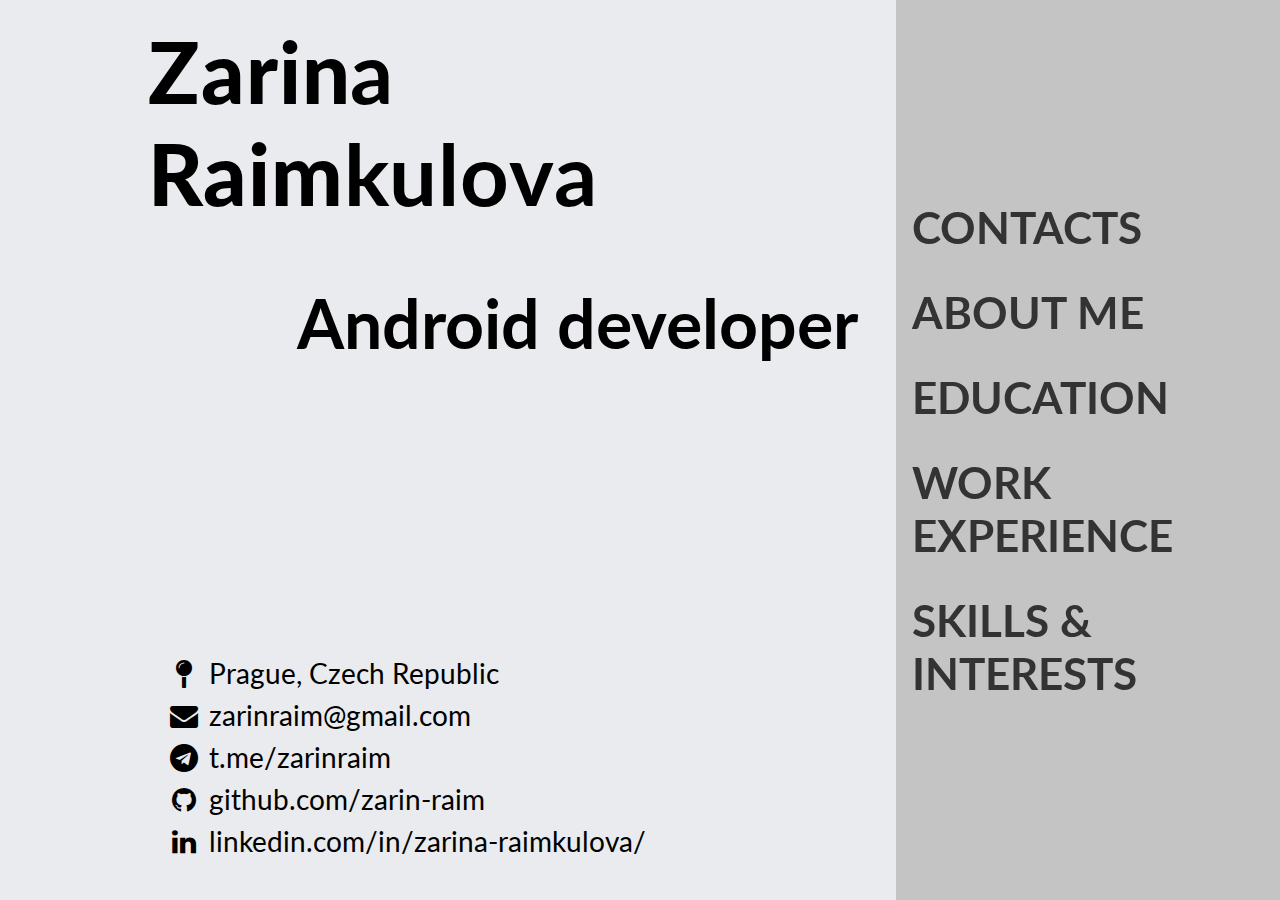
==== index.html @ 3a123630 "Links to other pages" ====
<!DOCTYPE html>
<html lang="en">
<head>
    <meta charset="UTF-8">
    <meta name="viewport" content="width=device-width, initial-scale=1.0">
    <link href="css/style.css" rel="stylesheet">
    <link href="css/typography.css" rel="stylesheet">
    <link href="css/home.css" rel="stylesheet">
    <link rel="preconnect" href="https://fonts.googleapis.com">
    <link rel="preconnect" href="https://fonts.gstatic.com" crossorigin>
    <link href="https://fonts.googleapis.com/css2?family=Lato:ital,wght@0,400;0,700;0,900;1,900&display=swap"
          rel="stylesheet">
    <link rel="stylesheet" href="https://cdnjs.cloudflare.com/ajax/libs/font-awesome/4.7.0/css/font-awesome.min.css">

    <script src="js/style.js" type="application/javascript"></script>
    <title>ZarinRaim</title>
</head>

<body class="container">
<header id="header">
    <div id="title">
        <h1><strong>Zarin</strong>a</h1>
        <h1><strong>Raim</strong>kulova</h1>
    </div>
    <div class="mobile-btn" style=""
         onclick="openNav()">&#9776;
    </div>
</header>

<nav id="navbar">
    <div class="side">
        <ul class="links">
            <li><a href="index.html">Contacts</a></li>
            <li><a href="about.html">About Me</a></li>
            <li><a href="education.html">Education</a></li>
            <li><a href="work-experience.html">Work Experience</a></li>
            <li><a href="skills.html">Skills & Interests</a></li>
<!--            <li><a href="#">Projects</a></li>-->
        </ul>
    </div>
</nav>

<div id="mobile-links" class="sidenav">
    <a style="cursor:pointer;" class="closebtn" onclick="closeNav()">&times;</a>
    <ul class="links">
        <li><a href="index.html">Contacts</a></li>
        <li><a href="about.html">About Me</a></li>
        <li><a href="education.html">Education</a></li>
        <li><a href="work-experience.html">Work Experience</a></li>
        <li><a href="skills.html">Skills & Interests</a></li>
<!--        <li><a href="#">Projects</a></li>-->
    </ul>
</div>

<main id="content">
    <div class="subtitle">
        <h2>Android developer</h2>
    </div>
    <div class="contacts">
        <ul>
            <li>
                <i class="fa fa-map-pin fa-fw"></i>
                Prague, Czech Republic
            </li>
            <li>
                <i class="fa fa-envelope fa-fw"></i>
                <a href="mailto:zarinraim@gmail.com">zarinraim@gmail.com</a>
            </li>
            <li>
                <i class="fa fa-telegram fa-fw"></i>
                <a href="https://t.me/zarinraim" target="_blank">t.me/zarinraim</a>
            </li>
            <li>
                <i class="fa fa-github fa-fw"></i>
                <a href="https://github.com/zarin-raim" target="_blank">github.com/zarin-raim</a></li>
            <li>
                <i class="fa fa-linkedin fa-fw"></i>
                <a href="https://linkedin.com/in/zarina-raimkulova/"
                   target="_blank">linkedin.com/in/zarina-raimkulova/</a>
            </li>
        </ul>
    </div>
</main>
</body>
</html>
---- css/style.css ----
* {
    margin: 0;
    padding: 0;
    box-sizing: border-box;
}

html {
    font-family: Lato, sans-serif;
}

body {
    padding-left: 10%;
    background-color: #e9ebee;
}

.container {
    display: grid;
    grid-template-rows: auto 1fr;
    grid-template-columns: 1fr;
    grid-template-areas: "page-name"
                         "main-content";
    height: 100vh;
}

/* =======================
********* Header ********
========================*/
#header {
    grid-area: page-name;

    display: flex;
    flex-direction: row;
    align-items: center;

    padding: 20px;
}

#title {
    justify-self: start;
    font-weight: 800;
    letter-spacing: 0.055em;
}

#title h1 {
    display: block;
}

#title + span {
    width: 100%;
}


/* =======================
******* Content ******
========================*/

#content {
    grid-area: main-content;
    display: grid;
    grid-template-rows: auto 1fr;
    grid-template-areas: "subtitle"
                         "contacts";
    padding: 5%;
}

.subtitle {
    grid-area: subtitle;
}

.subtitle h2 {
    text-align: end;
}


.contacts {
    grid-area: contacts;
    align-self: center;
}

.contacts ul {
    list-style-type: none;
}

.contacts ul a {
    text-decoration: none;
    color: black;
    cursor: pointer;
}

@media (min-width: 768px) {
    .contacts {
        align-self: end;
    }
}

/* =======================
******* Navigation ******
========================*/

#navbar {
    display: none;
    background-color: #C4C4C4;
}

.side {
    position: fixed;
    z-index: 1;
    overflow-x: hidden;
}

.links {
    height: 100%;
    list-style-type: none;
}

.links li {
    padding: 16px;
}

.links li > a {
    text-decoration: none;
    color: #333;
    text-transform: uppercase;
    font-weight: bold;
}

.links a:hover {
    color: #0474bc;
}

/* =======================
******* Mobile Menu ******
========================*/
.mobile-btn {
    justify-self: end;
    cursor: pointer;
    font-weight: bold;
    font-size: 35px;
}

.sidenav {
    height: 100vh;
    width: 0;
    position: fixed;
    z-index: 1;
    top: 0;
    right: 0;
    background-color: #C4C4C4;
    overflow-x: hidden;
    transition: 0.5s;
    padding-top: 60px;
}

.sidenav .closebtn {
    cursor: pointer;

    position: absolute;
    top: 25px;
    right: 25px;
    font-size: 36px;
    margin-left: 50px;
}

/* Mobile to Tablet/Desktop */
@media (min-width: 768px) {
    .container {
        display: grid;
        grid-template-columns: 2fr 1fr;
        grid-template-rows: auto 1fr;
        grid-template-areas: "page-name    navbar"
                             "main-content navbar";
    }

    #navbar {
        grid-area: navbar;
        height: 100vh;

        display: flex;
        align-items: center;
        justify-content: center;
    }

    .mobile-btn {
        display: none;
    }
}
---- css/typography.css ----
/* =======================
******* Typography ******
========================*/
h1 {
    font-size: 49px;
    line-height: 59px;
}

h2 {
    font-size: 39px;
    line-height: 47px;
}

h3 {
    font-size: 31px;
    line-height: 37px;
}

h4, .links li > a  {
    font-size: 25px;
    line-height: 30px;
}

h5 {
    font-size: 20px;
    line-height: 24px;
}

p, a, li, section {
    font-size: 16px;
    line-height: 24px;
}

.label {
    font-size: 12px;
    line-height: 14px;
}

@media (min-width: 768px) {
    h1 {
        font-size: 61px;
        line-height: 73px;
    }

    h2 {
        font-size: 49px;
        line-height: 59px;
    }

    h3 {
        font-size: 39px;
        line-height: 47px;
    }

    h4, .links li > a  {
        font-size: 31px;
        line-height: 37px;
    }

    h5 {
        font-size: 25px;
        line-height: 30px;
    }

    p, a, li, section {
        font-size: 20px;
        line-height: 30px;
    }

    .label {
        font-size: 16px;
        line-height: 19px;
    }
}

@media (min-width: 1024px) {
    h1 {
        font-size: 85px;
        line-height: 102px;
    }

    h2 {
        font-size: 68px;
        line-height: 82px;
    }

    h3 {
        font-size: 55px;
        line-height: 66px;
    }

    h4, .links li > a {
        font-size: 44px;
        line-height: 53px;
    }

    h5 {
        font-size: 35px;
        line-height: 42px;
    }

    p, a, li, section {
        font-size: 28px;
        line-height: 42px;
    }

    .label {
        font-size: 22px;
        line-height: 26px;
    }
}
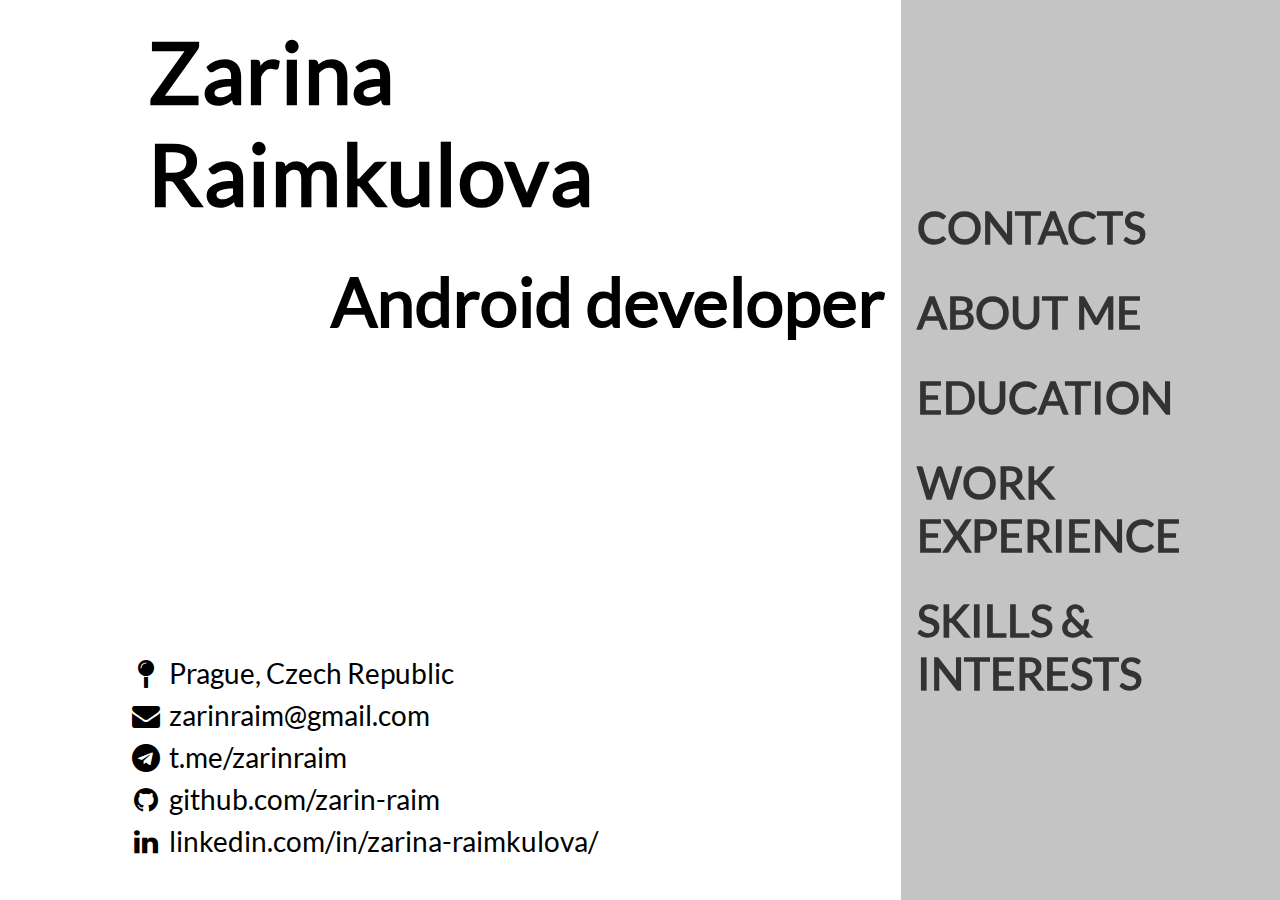
==== commit d94e14a4: "Restructure, local fonts and icons" ====
--- a/index.html
+++ b/index.html
@@ -4,13 +4,9 @@
     <meta charset="UTF-8">
     <meta name="viewport" content="width=device-width, initial-scale=1.0">
     <link href="css/style.css" rel="stylesheet">
+    <link href="font-awesome/css/font-awesome.min.css" rel="stylesheet">
+    <link href="css/home.css" rel="stylesheet">
     <link href="css/typography.css" rel="stylesheet">
-    <link href="css/home.css" rel="stylesheet">
-    <link rel="preconnect" href="https://fonts.googleapis.com">
-    <link rel="preconnect" href="https://fonts.gstatic.com" crossorigin>
-    <link href="https://fonts.googleapis.com/css2?family=Lato:ital,wght@0,400;0,700;0,900;1,900&display=swap"
-          rel="stylesheet">
-    <link rel="stylesheet" href="https://cdnjs.cloudflare.com/ajax/libs/font-awesome/4.7.0/css/font-awesome.min.css">
 
     <script src="js/style.js" type="application/javascript"></script>
     <title>ZarinRaim</title>
--- a/css/style.css
+++ b/css/style.css
@@ -10,7 +10,6 @@
 
 body {
     padding-left: 10%;
-    background-color: #e9ebee;
 }
 
 .container {
@@ -20,6 +19,17 @@
     grid-template-areas: "page-name"
                          "main-content";
     height: 100vh;
+    gap: 16px;
+}
+
+#content {
+    padding-bottom: 5%;
+}
+
+@media (max-width: 767px) {
+    #content {
+        padding-right: 5%;
+    }
 }
 
 /* =======================
@@ -39,58 +49,11 @@
     justify-self: start;
     font-weight: 800;
     letter-spacing: 0.055em;
+    flex-grow: 2;
 }
 
 #title h1 {
     display: block;
-}
-
-#title + span {
-    width: 100%;
-}
-
-
-/* =======================
-******* Content ******
-========================*/
-
-#content {
-    grid-area: main-content;
-    display: grid;
-    grid-template-rows: auto 1fr;
-    grid-template-areas: "subtitle"
-                         "contacts";
-    padding: 5%;
-}
-
-.subtitle {
-    grid-area: subtitle;
-}
-
-.subtitle h2 {
-    text-align: end;
-}
-
-
-.contacts {
-    grid-area: contacts;
-    align-self: center;
-}
-
-.contacts ul {
-    list-style-type: none;
-}
-
-.contacts ul a {
-    text-decoration: none;
-    color: black;
-    cursor: pointer;
-}
-
-@media (min-width: 768px) {
-    .contacts {
-        align-self: end;
-    }
 }
 
 /* =======================
@@ -106,6 +69,9 @@
     position: fixed;
     z-index: 1;
     overflow-x: hidden;
+
+    top: 50%;
+    transform: translateY(-50%);
 }
 
 .links {
@@ -173,11 +139,7 @@
 
     #navbar {
         grid-area: navbar;
-        height: 100vh;
-
-        display: flex;
-        align-items: center;
-        justify-content: center;
+        display: initial;
     }
 
     .mobile-btn {
--- a/css/home.css
+++ b/css/home.css
@@ -0,0 +1,40 @@
+/* =======================
+******* Content ******
+========================*/
+
+#content {
+    grid-area: main-content;
+    display: grid;
+    grid-template-rows: auto 1fr;
+    grid-template-areas: "subtitle"
+                         "contacts";
+}
+
+.subtitle {
+    grid-area: subtitle;
+}
+
+.subtitle h2 {
+    text-align: end;
+}
+
+.contacts {
+    grid-area: contacts;
+    align-self: center;
+}
+
+.contacts ul {
+    list-style-type: none;
+}
+
+.contacts ul a {
+    text-decoration: none;
+    color: black;
+    cursor: pointer;
+}
+
+@media (min-width: 768px) {
+    .contacts {
+        align-self: end;
+    }
+}--- a/css/typography.css
+++ b/css/typography.css
@@ -1,3 +1,8 @@
+@font-face {
+    font-family: 'Lato';
+    src: url("../res/fonts/Lato-Regular.ttf")
+}
+
 /* =======================
 ******* Typography ******
 ========================*/
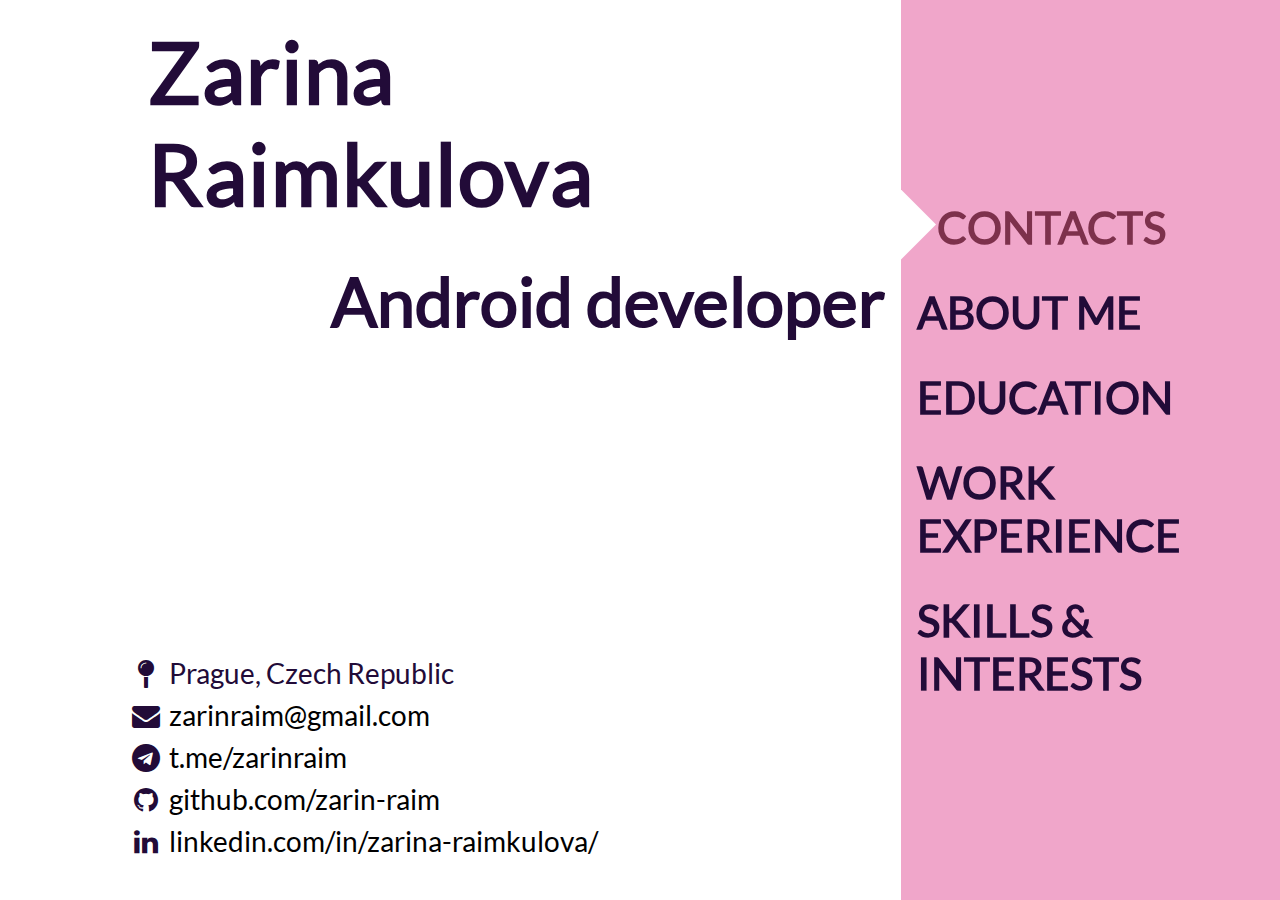
==== commit efc85345: "Colors" ====
--- a/index.html
+++ b/index.html
@@ -2,13 +2,17 @@
 <html lang="en">
 <head>
     <meta charset="UTF-8">
+    <meta name="description" content="Zarin Raim's personal page">
+    <meta name="keywords" content="portfolio, resume, personal page">
+    <meta name="author" content="Zarina Raimkulova">
     <meta name="viewport" content="width=device-width, initial-scale=1.0">
     <link href="css/style.css" rel="stylesheet">
     <link href="font-awesome/css/font-awesome.min.css" rel="stylesheet">
     <link href="css/home.css" rel="stylesheet">
     <link href="css/typography.css" rel="stylesheet">
+    <link rel="icon" type="image/x-icon" href="res/img/favicon.ico">
 
-    <script src="js/style.js" type="application/javascript"></script>
+    <script src="js/style.js"></script>
     <title>ZarinRaim</title>
 </head>
 
@@ -26,7 +30,7 @@
 <nav id="navbar">
     <div class="side">
         <ul class="links">
-            <li><a href="index.html">Contacts</a></li>
+            <li class="active-page"><a href="index.html">Contacts</a></li>
             <li><a href="about.html">About Me</a></li>
             <li><a href="education.html">Education</a></li>
             <li><a href="work-experience.html">Work Experience</a></li>
--- a/css/style.css
+++ b/css/style.css
@@ -1,7 +1,15 @@
+:root {
+    --primary-color: #f0a6ca;
+    --accent-color-light: #7d314c;
+    --text-color: #220b38;
+}
+
+
 * {
     margin: 0;
     padding: 0;
     box-sizing: border-box;
+    color: var(--text-color, #23022e);
 }
 
 html {
@@ -62,7 +70,7 @@
 
 #navbar {
     display: none;
-    background-color: #C4C4C4;
+    background-color: var(--primary-color, #cecfc7);
 }
 
 .side {
@@ -85,13 +93,31 @@
 
 .links li > a {
     text-decoration: none;
-    color: #333;
     text-transform: uppercase;
     font-weight: bold;
 }
 
 .links a:hover {
-    color: #0474bc;
+    color: var(--accent-color-light, #b865e2);
+}
+
+.active-page{
+    position: relative;
+    margin-left: 20px;
+}
+.active-page a {
+    color: var(--accent-color-light, #b865e2);
+}
+
+.active-page:before {
+    content:'';
+    position: absolute;
+    top: 0;
+    left: -25px;
+    border-top: 40px solid transparent;
+    border-bottom: 40px solid transparent;
+
+    border-left: 40px solid white;
 }
 
 /* =======================
--- a/css/typography.css
+++ b/css/typography.css
@@ -1,6 +1,6 @@
 @font-face {
     font-family: 'Lato';
-    src: url("../res/fonts/Lato-Regular.ttf")
+    src: url("../res/fonts/Lato-Regular.ttf");
 }
 
 /* =======================
@@ -31,7 +31,7 @@
     line-height: 24px;
 }
 
-p, a, li, section {
+p, a, li {
     font-size: 16px;
     line-height: 24px;
 }
@@ -67,7 +67,7 @@
         line-height: 30px;
     }
 
-    p, a, li, section {
+    p, a, li {
         font-size: 20px;
         line-height: 30px;
     }
@@ -104,7 +104,7 @@
         line-height: 42px;
     }
 
-    p, a, li, section {
+    p, a, li {
         font-size: 28px;
         line-height: 42px;
     }
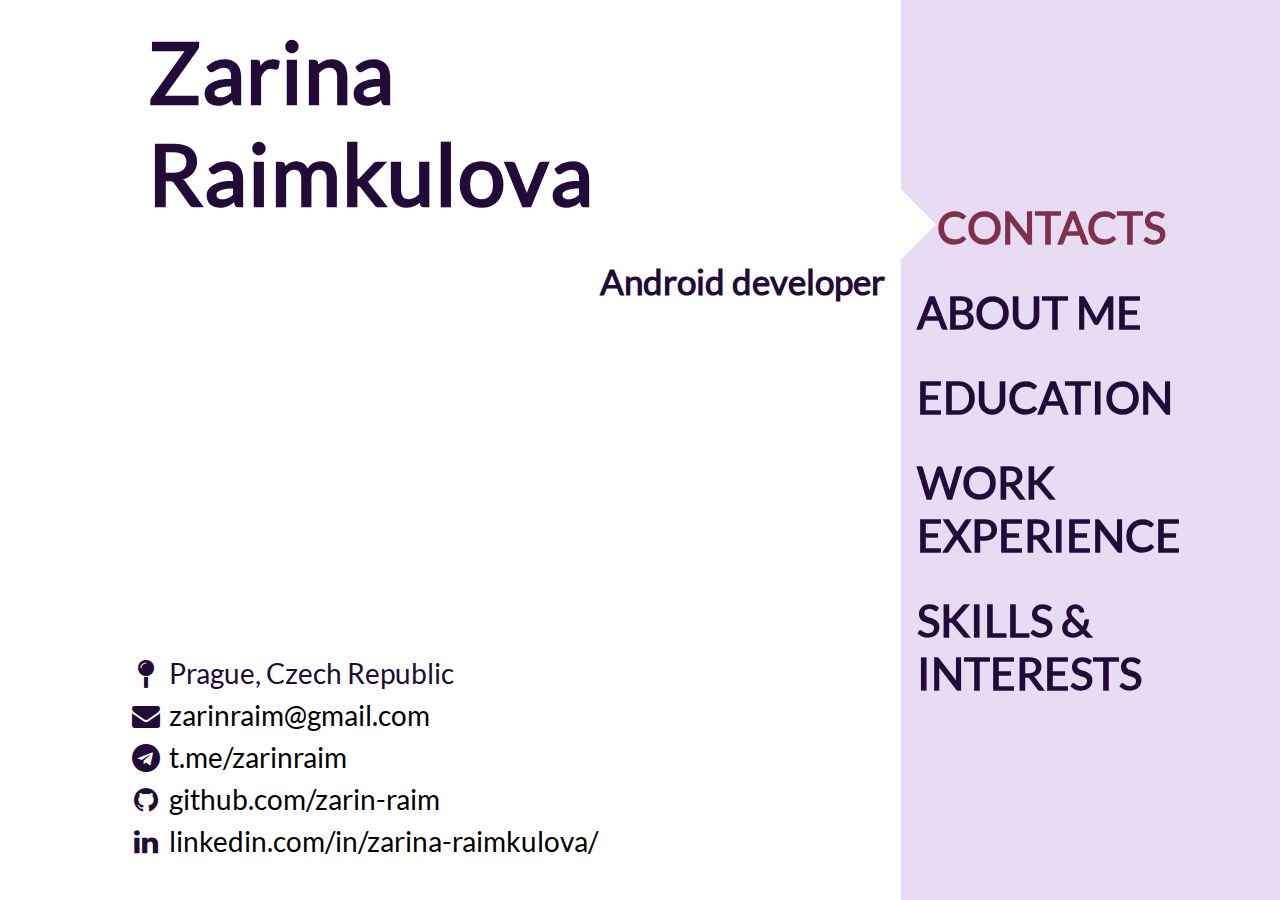
==== commit a5db7a20: "Print version" ====
--- a/index.html
+++ b/index.html
@@ -10,6 +10,7 @@
     <link href="font-awesome/css/font-awesome.min.css" rel="stylesheet">
     <link href="css/home.css" rel="stylesheet">
     <link href="css/typography.css" rel="stylesheet">
+    <link href="css/print.css" rel="stylesheet" media="print">
     <link rel="icon" type="image/x-icon" href="res/img/favicon.ico">
 
     <script src="js/style.js"></script>
--- a/css/style.css
+++ b/css/style.css
@@ -1,7 +1,7 @@
 :root {
-    --primary-color: #f0a6ca;
-    --accent-color-light: #7d314c;
-    --text-color: #220b38;
+    --primary-color: #E8DBF4;
+    --accent-color-light: #7D314C;
+    --text-color: #220B38;
 }
 
 
--- a/css/typography.css
+++ b/css/typography.css
@@ -12,23 +12,13 @@
 }
 
 h2 {
-    font-size: 39px;
-    line-height: 47px;
+    font-size: 20px;
+    line-height: 24px;
 }
 
-h3 {
-    font-size: 31px;
-    line-height: 37px;
-}
-
-h4, .links li > a  {
+.links li > a  {
     font-size: 25px;
     line-height: 30px;
-}
-
-h5 {
-    font-size: 20px;
-    line-height: 24px;
 }
 
 p, a, li {
@@ -48,23 +38,13 @@
     }
 
     h2 {
-        font-size: 49px;
-        line-height: 59px;
+        font-size: 25px;
+        line-height: 30px;
     }
 
-    h3 {
-        font-size: 39px;
-        line-height: 47px;
-    }
-
-    h4, .links li > a  {
+    .links li > a  {
         font-size: 31px;
         line-height: 37px;
-    }
-
-    h5 {
-        font-size: 25px;
-        line-height: 30px;
     }
 
     p, a, li {
@@ -85,23 +65,13 @@
     }
 
     h2 {
-        font-size: 68px;
-        line-height: 82px;
+        font-size: 35px;
+        line-height: 42px;
     }
 
-    h3 {
-        font-size: 55px;
-        line-height: 66px;
-    }
-
-    h4, .links li > a {
+    .links li > a {
         font-size: 44px;
         line-height: 53px;
-    }
-
-    h5 {
-        font-size: 35px;
-        line-height: 42px;
     }
 
     p, a, li {
--- a/css/print.css
+++ b/css/print.css
@@ -0,0 +1,7 @@
+.mobile-btn, .side {
+    display: none;
+}
+
+.bar .progress-line span {
+    -webkit-print-color-adjust: exact;
+}